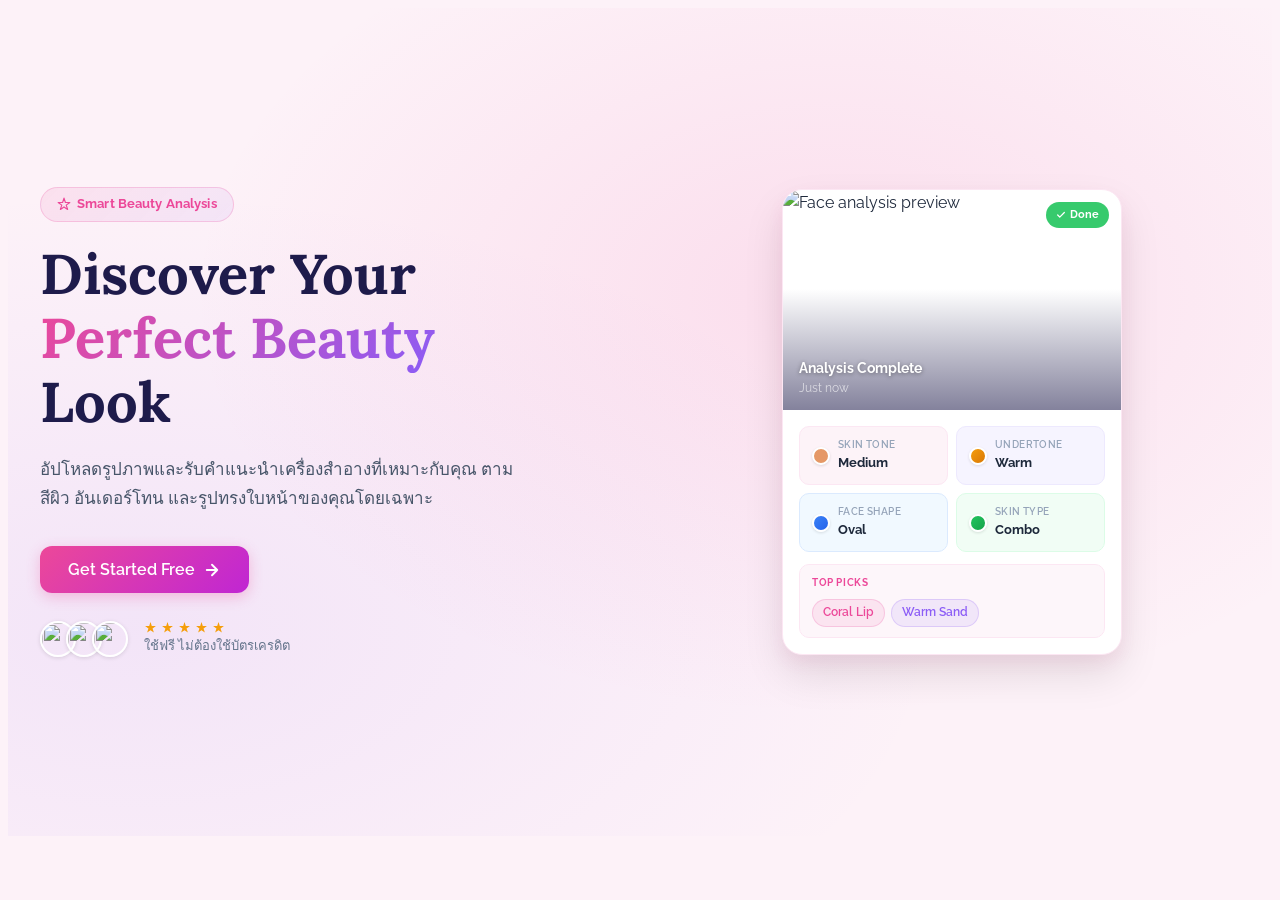
==== index.html @ 46d51b67 "Add files via upload" ====
﻿<!DOCTYPE html>
<html lang="en" data-theme="light">
<head>
  <meta charset="UTF-8" />
  <meta name="viewport" content="width=device-width, initial-scale=1.0" />
  <meta name="description" content="AI-powered beauty advisor that analyzes your face and recommends personalized cosmetics based on your skin tone, undertone, and face shape." />
  <title>BeautyAI — Your Personal Beauty Advisor</title>
  <link href="https://cdn.jsdelivr.net/npm/daisyui@4/dist/full.min.css" rel="stylesheet" />
  <link rel="stylesheet" href="assets/css/custom.css" />
  <script>/* Tailwind CDN - dev only */</script>
  <script src="https://cdn.tailwindcss.com"></script>
  <script src="https://cdn.jsdelivr.net/npm/@supabase/supabase-js@2"></script>
  <style>
    @media (min-width: 1024px) {
      #hero-grid { grid-template-columns: 1fr 1fr !important; }
    }
  </style>
</head>
<body style="background-color:#FDF2F8;">

<div id="navbar-container"></div>

<!-- ── Hero ─────────────────────────────────────────────────── -->
<section style="background:radial-gradient(ellipse at 65% 35%,rgba(236,72,153,0.12) 0%,transparent 55%),radial-gradient(ellipse at 10% 75%,rgba(139,92,246,0.09) 0%,transparent 50%),#FDF2F8;min-height:92vh;display:flex;align-items:center;" aria-label="Hero">
  <div class="page-container" style="width:100%;padding-top:4rem;padding-bottom:4rem;">
    <div id="hero-grid" style="display:grid;grid-template-columns:1fr;gap:3rem;align-items:center;">

      <!-- Left content -->
      <div>
        <div class="beauty-badge" style="margin-bottom:1.25rem;">
          <svg width="14" height="14" viewBox="0 0 24 24" fill="none" stroke="currentColor" stroke-width="2" stroke-linecap="round" stroke-linejoin="round" aria-hidden="true"><path d="M12 2l2.4 7.4H22l-6.2 4.5 2.4 7.4L12 17l-6.2 4.3 2.4-7.4L2 9.4h7.6z"/></svg>
          Smart Beauty Analysis
        </div>

        <h1 style="font-family:'Lora',serif;font-size:clamp(2.25rem,5vw,3.5rem);font-weight:700;line-height:1.15;color:#1e1b4b;margin:0 0 1.25rem;">
          Discover Your<br/>
          <span class="gradient-text">Perfect Beauty</span><br/>
          Look
        </h1>

        <p style="font-family:'Raleway',sans-serif;font-size:1.0625rem;color:#475569;line-height:1.75;margin:0 0 2rem;max-width:480px;">
          อัปโหลดรูปภาพและรับคำแนะนำเครื่องสำอางที่เหมาะกับคุณ ตามสีผิว อันเดอร์โทน และรูปทรงใบหน้าของคุณโดยเฉพาะ
        </p>

        <div style="display:flex;flex-wrap:wrap;gap:0.875rem;align-items:center;">
          <button id="cta-btn" onclick="handleCTA()" class="btn-beauty-primary" style="font-size:1rem;padding:0.875rem 1.75rem;">
            Get Started Free
            <svg width="18" height="18" viewBox="0 0 24 24" fill="none" stroke="currentColor" stroke-width="2.5" stroke-linecap="round" stroke-linejoin="round" aria-hidden="true"><path d="M5 12h14M12 5l7 7-7 7"/></svg>
          </button>
        </div>

        <div style="display:flex;align-items:center;gap:1rem;margin-top:1.75rem;">
          <div style="display:flex;">
            <img src="https://i.pravatar.cc/40?img=47" alt="" aria-hidden="true"
              style="width:2.25rem;height:2.25rem;border-radius:50%;border:2px solid #fff;object-fit:cover;box-shadow:0 1px 4px rgba(0,0,0,0.12);" />
            <img src="https://i.pravatar.cc/40?img=32" alt="" aria-hidden="true"
              style="width:2.25rem;height:2.25rem;border-radius:50%;border:2px solid #fff;object-fit:cover;margin-left:-0.625rem;box-shadow:0 1px 4px rgba(0,0,0,0.12);" />
            <img src="https://i.pravatar.cc/40?img=29" alt="" aria-hidden="true"
              style="width:2.25rem;height:2.25rem;border-radius:50%;border:2px solid #fff;object-fit:cover;margin-left:-0.625rem;box-shadow:0 1px 4px rgba(0,0,0,0.12);" />
          </div>
          <div>
            <div style="display:flex;align-items:center;gap:0.25rem;margin-bottom:0.125rem;">
              <svg width="13" height="13" viewBox="0 0 24 24" fill="#f59e0b" stroke="none" aria-hidden="true"><path d="M12 2l2.4 7.4H22l-6.2 4.5 2.4 7.4L12 17l-6.2 4.3 2.4-7.4L2 9.4h7.6z"/></svg>
              <svg width="13" height="13" viewBox="0 0 24 24" fill="#f59e0b" stroke="none" aria-hidden="true"><path d="M12 2l2.4 7.4H22l-6.2 4.5 2.4 7.4L12 17l-6.2 4.3 2.4-7.4L2 9.4h7.6z"/></svg>
              <svg width="13" height="13" viewBox="0 0 24 24" fill="#f59e0b" stroke="none" aria-hidden="true"><path d="M12 2l2.4 7.4H22l-6.2 4.5 2.4 7.4L12 17l-6.2 4.3 2.4-7.4L2 9.4h7.6z"/></svg>
              <svg width="13" height="13" viewBox="0 0 24 24" fill="#f59e0b" stroke="none" aria-hidden="true"><path d="M12 2l2.4 7.4H22l-6.2 4.5 2.4 7.4L12 17l-6.2 4.3 2.4-7.4L2 9.4h7.6z"/></svg>
              <svg width="13" height="13" viewBox="0 0 24 24" fill="#f59e0b" stroke="none" aria-hidden="true"><path d="M12 2l2.4 7.4H22l-6.2 4.5 2.4 7.4L12 17l-6.2 4.3 2.4-7.4L2 9.4h7.6z"/></svg>
            </div>
            <p style="font-family:'Raleway',sans-serif;font-size:0.8125rem;color:#64748b;margin:0;">ใช้ฟรี ไม่ต้องใช้บัตรเครดิต</p>
          </div>
        </div>
      </div>

      <!-- Right demo card -->
      <div style="display:flex;justify-content:center;" class="animate-float-subtle">
        <div style="background:#fff;border-radius:1.25rem;box-shadow:0 20px 40px rgba(0,0,0,0.10),0 8px 16px rgba(236,72,153,0.07);border:1px solid #fce7f3;width:100%;max-width:340px;overflow:hidden;">
          <div style="position:relative;height:220px;">
            <img src="https://images.unsplash.com/photo-1531746020798-e6953c6e8e04?w=600&q=80&auto=format&fit=crop&crop=face&facepad=3"
              alt="Face analysis preview" style="width:100%;height:100%;object-fit:cover;object-position:center 20%;" />
            <div style="position:absolute;inset:0;background:linear-gradient(to top,rgba(30,27,75,0.55) 0%,transparent 55%);"></div>
            <div style="position:absolute;top:0.75rem;right:0.75rem;background:rgba(34,197,94,0.90);color:#fff;font-family:'Raleway',sans-serif;font-size:0.6875rem;font-weight:700;padding:0.25rem 0.625rem;border-radius:9999px;display:flex;align-items:center;gap:0.25rem;">
              <svg width="10" height="10" viewBox="0 0 24 24" fill="none" stroke="currentColor" stroke-width="3" stroke-linecap="round" stroke-linejoin="round"><polyline points="20 6 9 17 4 12"/></svg> Done
            </div>
            <div style="position:absolute;bottom:0.75rem;left:1rem;">
              <p style="font-family:'Raleway',sans-serif;font-weight:700;font-size:0.875rem;color:#fff;margin:0;text-shadow:0 1px 4px rgba(0,0,0,0.4);">Analysis Complete</p>
              <p style="font-family:'Raleway',sans-serif;font-size:0.75rem;color:rgba(255,255,255,0.65);margin:0;">Just now</p>
            </div>
          </div>
          <div style="padding:1rem;">
            <div style="display:grid;grid-template-columns:1fr 1fr;gap:0.5rem;margin-bottom:0.75rem;">
              <div style="background:rgba(253,242,248,0.9);border-radius:0.625rem;padding:0.625rem 0.75rem;border:1px solid #fce7f3;display:flex;align-items:center;gap:0.5rem;">
                <div style="width:1.125rem;height:1.125rem;border-radius:50%;background:#E59866;border:2px solid #fff;box-shadow:0 1px 3px rgba(0,0,0,0.12);flex-shrink:0;"></div>
                <div><p style="font-family:'Raleway',sans-serif;font-size:0.625rem;color:#94a3b8;margin:0;font-weight:600;text-transform:uppercase;letter-spacing:0.04em;">Skin Tone</p><p style="font-family:'Raleway',sans-serif;font-size:0.8125rem;font-weight:700;color:#1e293b;margin:0;">Medium</p></div>
              </div>
              <div style="background:rgba(245,243,255,0.9);border-radius:0.625rem;padding:0.625rem 0.75rem;border:1px solid #ede9fe;display:flex;align-items:center;gap:0.5rem;">
                <div style="width:1.125rem;height:1.125rem;border-radius:50%;background:linear-gradient(135deg,#f59e0b,#d97706);border:2px solid #fff;box-shadow:0 1px 3px rgba(0,0,0,0.12);flex-shrink:0;"></div>
                <div><p style="font-family:'Raleway',sans-serif;font-size:0.625rem;color:#94a3b8;margin:0;font-weight:600;text-transform:uppercase;letter-spacing:0.04em;">Undertone</p><p style="font-family:'Raleway',sans-serif;font-size:0.8125rem;font-weight:700;color:#1e293b;margin:0;">Warm</p></div>
              </div>
              <div style="background:rgba(240,249,255,0.9);border-radius:0.625rem;padding:0.625rem 0.75rem;border:1px solid #dbeafe;display:flex;align-items:center;gap:0.5rem;">
                <div style="width:1.125rem;height:1.125rem;border-radius:50%;background:linear-gradient(135deg,#3b82f6,#2563eb);border:2px solid #fff;box-shadow:0 1px 3px rgba(0,0,0,0.12);flex-shrink:0;"></div>
                <div><p style="font-family:'Raleway',sans-serif;font-size:0.625rem;color:#94a3b8;margin:0;font-weight:600;text-transform:uppercase;letter-spacing:0.04em;">Face Shape</p><p style="font-family:'Raleway',sans-serif;font-size:0.8125rem;font-weight:700;color:#1e293b;margin:0;">Oval</p></div>
              </div>
              <div style="background:rgba(240,253,244,0.9);border-radius:0.625rem;padding:0.625rem 0.75rem;border:1px solid #dcfce7;display:flex;align-items:center;gap:0.5rem;">
                <div style="width:1.125rem;height:1.125rem;border-radius:50%;background:linear-gradient(135deg,#22c55e,#16a34a);border:2px solid #fff;box-shadow:0 1px 3px rgba(0,0,0,0.12);flex-shrink:0;"></div>
                <div><p style="font-family:'Raleway',sans-serif;font-size:0.625rem;color:#94a3b8;margin:0;font-weight:600;text-transform:uppercase;letter-spacing:0.04em;">Skin Type</p><p style="font-family:'Raleway',sans-serif;font-size:0.8125rem;font-weight:700;color:#1e293b;margin:0;">Combo</p></div>
              </div>
            </div>
            <div style="background:rgba(253,242,248,0.7);border-radius:0.625rem;padding:0.625rem 0.75rem;border:1px solid #fce7f3;">
              <p style="font-family:'Raleway',sans-serif;font-size:0.625rem;font-weight:700;color:#EC4899;margin:0 0 0.5rem;text-transform:uppercase;letter-spacing:0.06em;">Top Picks</p>
              <div style="display:flex;gap:0.375rem;flex-wrap:wrap;">
                <span style="background:rgba(236,72,153,0.10);color:#EC4899;font-family:'Raleway',sans-serif;font-size:0.75rem;font-weight:600;padding:0.2rem 0.625rem;border-radius:9999px;border:1px solid rgba(236,72,153,0.20);">Coral Lip</span>
                <span style="background:rgba(139,92,246,0.10);color:#8B5CF6;font-family:'Raleway',sans-serif;font-size:0.75rem;font-weight:600;padding:0.2rem 0.625rem;border-radius:9999px;border:1px solid rgba(139,92,246,0.20);">Warm Sand</span>
              </div>
            </div>
          </div>
        </div>
      </div>

    </div>
  </div>
</section>

<div id="toast-container" class="toast toast-top toast-end z-[9999] gap-2"></div>

<script type="module">
  import { initNavbar } from './components/navbar.js';
  import { supabaseClient } from './js/supabase.js';

  const savedTheme = localStorage.getItem('theme') || 'light';
  document.documentElement.setAttribute('data-theme', savedTheme);
  initNavbar();

  // Check session once on load — update CTA button href silently
  supabaseClient.auth.getSession().then(({ data: { session } }) => {
    if (session) {
      const btn = document.getElementById('cta-btn');
      if (btn) btn.setAttribute('data-authed', '1');
    }
  });

  window.handleCTA = function() {
    const btn = document.getElementById('cta-btn');
    if (btn && btn.getAttribute('data-authed') === '1') {
      window.location.href = 'dashboard.html';
    } else {
      window.location.href = 'register.html';
    }
  };
</script>
</body>
</html>
---- assets/css/custom.css ----
/* ============================================================
   BeautyAI — Design System CSS  v2
   Style: Soft UI Evolution | Primary: #EC4899 | CTA: #8B5CF6
   Fonts: Lora (headings) + Raleway (body)
   ============================================================ */

@import url('https://fonts.googleapis.com/css2?family=Lora:ital,wght@0,400;0,500;0,600;0,700;1,400&family=Raleway:wght@300;400;500;600;700&display=swap');

/* ── CSS Design Tokens ────────────────────────────────────── */
:root {
  --color-primary:    #EC4899;
  --color-primary-50: #fdf2f8;
  --color-primary-100:#fce7f3;
  --color-primary-200:#fbcfe8;
  --color-secondary:  #F9A8D4;
  --color-cta:        #8B5CF6;
  --color-cta-dark:   #7c3aed;
  --color-background: #FDF2F8;
  --color-surface:    #FFFFFF;
  --color-border:     #fce7f3;
  --color-border-mid: #e2e8f0;
  --color-text:       #1e293b;
  --color-text-muted: #64748b;
  --color-text-faint: #94a3b8;

  --space-xs:  0.25rem;
  --space-sm:  0.5rem;
  --space-md:  1rem;
  --space-lg:  1.5rem;
  --space-xl:  2rem;
  --space-2xl: 3rem;
  --space-3xl: 4rem;

  --shadow-xs:  0 1px 2px rgba(0,0,0,0.04);
  --shadow-sm:  0 1px 3px rgba(0,0,0,0.06), 0 1px 2px rgba(0,0,0,0.04);
  --shadow-md:  0 4px 8px rgba(0,0,0,0.06), 0 2px 4px rgba(236,72,153,0.05);
  --shadow-lg:  0 10px 24px rgba(0,0,0,0.08), 0 4px 8px rgba(236,72,153,0.06);
  --shadow-xl:  0 20px 40px rgba(0,0,0,0.10), 0 8px 16px rgba(236,72,153,0.07);
  --shadow-pink: 0 4px 14px rgba(236,72,153,0.30);
  --shadow-pink-lg: 0 8px 24px rgba(236,72,153,0.40);
  --shadow-violet: 0 4px 14px rgba(139,92,246,0.30);

  --radius-xs:  0.375rem;
  --radius-sm:  0.5rem;
  --radius-md:  0.75rem;
  --radius-lg:  1rem;
  --radius-xl:  1.25rem;
  --radius-2xl: 1.5rem;
  --radius-full: 9999px;

  --transition-fast:   150ms ease;
  --transition-base:   200ms ease;
  --transition-slow:   300ms ease;

  scroll-behavior: smooth;
}

/* ── Reset & Base ─────────────────────────────────────────── */
*, *::before, *::after { box-sizing: border-box; }

body {
  font-family: 'Raleway', system-ui, sans-serif;
  font-weight: 400;
  -webkit-font-smoothing: antialiased;
  -moz-osx-font-smoothing: grayscale;
  color: var(--color-text);
  background-color: var(--color-background);
  line-height: 1.6;
}

h1, h2, h3, h4, h5, h6, .font-heading {
  font-family: 'Lora', Georgia, serif;
  font-weight: 600;
  color: #1e1b4b;
  line-height: 1.3;
}

/* ── DaisyUI theme overrides ──────────────────────────────── */
[data-theme] {
  --p:  330 81% 60%;
  --pf: 330 81% 50%;
  --pc: 0 0% 100%;
  --s:  338 77% 82%;
  --sf: 338 77% 72%;
  --sc: 330 81% 20%;
  --a:  262 83% 65%;
  --af: 262 83% 55%;
  --ac: 0 0% 100%;
  --b1: 330 100% 98%;
  --b2: 330 60% 96%;
  --b3: 330 40% 92%;
  --bc: 330 70% 15%;
  --rounded-box: var(--radius-lg);
  --rounded-btn: var(--radius-md);
}

/* ── Layout ───────────────────────────────────────────────── */
.page-container {
  max-width: 1280px;
  margin: 0 auto;
  padding: 0 1rem;
}
@media (min-width: 640px)  { .page-container { padding: 0 1.5rem; } }
@media (min-width: 1024px) { .page-container { padding: 0 2rem; } }

/* ── Gradients ────────────────────────────────────────────── */
.gradient-primary { background: linear-gradient(135deg, var(--color-primary) 0%, #c026d3 50%, var(--color-cta) 100%); }
.gradient-beauty  { background: linear-gradient(135deg, #EC4899 0%, #c026d3 50%, #8B5CF6 100%) !important; color:#fff!important; border:none!important; }
.gradient-soft    { background: linear-gradient(135deg, #fdf2f8 0%, #f5f3ff 100%); }
.gradient-text    { background: linear-gradient(135deg, var(--color-primary), var(--color-cta)); -webkit-background-clip:text; -webkit-text-fill-color:transparent; background-clip:text; }
.gradient-pink-soft { background: linear-gradient(135deg, rgba(236,72,153,0.08) 0%, rgba(139,92,246,0.06) 100%); }

/* ── Navbar ───────────────────────────────────────────────── */
.navbar-beautyai {
  background: rgba(253,242,248,0.90);
  backdrop-filter: blur(20px);
  -webkit-backdrop-filter: blur(20px);
  border-bottom: 1px solid var(--color-border);
  position: sticky;
  top: 0;
  z-index: 50;
  transition: box-shadow var(--transition-base);
}
.navbar-beautyai.scrolled { box-shadow: var(--shadow-md); }

/* ── Buttons ──────────────────────────────────────────────── */
.btn-beauty-primary {
  background: linear-gradient(135deg, var(--color-primary), #c026d3);
  color: #fff;
  padding: 0.75rem 1.5rem;
  border-radius: var(--radius-md);
  font-family: 'Raleway', sans-serif;
  font-weight: 600;
  font-size: 0.9375rem;
  border: none;
  cursor: pointer;
  transition: opacity var(--transition-base), transform var(--transition-base), box-shadow var(--transition-base);
  box-shadow: var(--shadow-pink);
  display: inline-flex;
  align-items: center;
  justify-content: center;
  gap: 0.5rem;
  text-decoration: none;
  white-space: nowrap;
}
.btn-beauty-primary:hover  { opacity: 0.92; transform: translateY(-1px); box-shadow: var(--shadow-pink-lg); }
.btn-beauty-primary:active { transform: translateY(0); opacity: 1; }
.btn-beauty-primary:focus-visible { outline: 2px solid var(--color-primary); outline-offset: 2px; }

.btn-beauty-cta {
  background: linear-gradient(135deg, var(--color-cta), var(--color-cta-dark));
  color: #fff;
  box-shadow: var(--shadow-violet);
}
.btn-beauty-cta:hover { box-shadow: 0 8px 24px rgba(139,92,246,0.4); }

.btn-beauty-outline {
  background: transparent;
  color: var(--color-primary);
  border: 2px solid var(--color-primary);
  padding: 0.6875rem 1.5rem;
  border-radius: var(--radius-md);
  font-family: 'Raleway', sans-serif;
  font-weight: 600;
  font-size: 0.9375rem;
  cursor: pointer;
  transition: all var(--transition-base);
  display: inline-flex;
  align-items: center;
  justify-content: center;
  gap: 0.5rem;
  text-decoration: none;
}
.btn-beauty-outline:hover { background: var(--color-primary); color: #fff; }
.btn-beauty-outline:focus-visible { outline: 2px solid var(--color-primary); outline-offset: 2px; }

.btn-beauty-ghost {
  background: transparent;
  color: var(--color-text-muted);
  border: 1.5px solid var(--color-border-mid);
  padding: 0.6875rem 1.5rem;
  border-radius: var(--radius-md);
  font-family: 'Raleway', sans-serif;
  font-weight: 600;
  font-size: 0.9375rem;
  cursor: pointer;
  transition: all var(--transition-base);
  display: inline-flex;
  align-items: center;
  justify-content: center;
  gap: 0.5rem;
  text-decoration: none;
}
.btn-beauty-ghost:hover { border-color: var(--color-primary); color: var(--color-primary); background: var(--color-primary-50); }

/* ── Cards ────────────────────────────────────────────────── */
.card-beauty {
  background: #fff;
  border-radius: var(--radius-xl);
  padding: var(--space-lg);
  box-shadow: var(--shadow-md);
  border: 1px solid var(--color-border);
  transition: box-shadow var(--transition-base), transform var(--transition-base);
}

.card-beauty-hover:hover { box-shadow: var(--shadow-lg); transform: translateY(-2px); }

.card-soft {
  background: linear-gradient(135deg, rgba(253,242,248,0.85), rgba(245,243,255,0.85));
  border: 1px solid rgba(236,72,153,0.12);
  border-radius: var(--radius-xl);
  box-shadow: var(--shadow-xs);
}

.card-stat {
  background: #fff;
  border-radius: var(--radius-xl);
  padding: 1.25rem;
  border: 1px solid var(--color-border);
  box-shadow: var(--shadow-sm);
  transition: box-shadow var(--transition-base), transform var(--transition-base);
}
.card-stat:hover { box-shadow: var(--shadow-md); transform: translateY(-1px); }

/* ── Auth split layout ────────────────────────────────────── */
.auth-layout {
  min-height: 100vh;
  display: grid;
  grid-template-columns: 1fr;
}
@media (min-width: 1024px) {
  .auth-layout { grid-template-columns: 1fr 1fr; }
}

.auth-panel-left {
  display: none;
  background: linear-gradient(145deg, #1e1b4b 0%, #3b0764 40%, #831843 100%);
  position: relative;
  overflow: hidden;
  padding: 3rem;
  flex-direction: column;
  justify-content: center;
  align-items: flex-start;
}
@media (min-width: 1024px) { .auth-panel-left { display: flex; } }

.auth-panel-right {
  display: flex;
  flex-direction: column;
  justify-content: center;
  align-items: center;
  padding: 2rem 1rem;
  background: #fff;
  min-height: 100vh;
}
@media (min-width: 640px) { .auth-panel-right { padding: 2.5rem 2rem; } }

.auth-card {
  width: 100%;
  max-width: 420px;
}

/* ── Form elements ────────────────────────────────────────── */
.input-beauty {
  width: 100%;
  padding: 0.75rem 1rem;
  border: 1.5px solid var(--color-border-mid);
  border-radius: var(--radius-md);
  font-family: 'Raleway', sans-serif;
  font-size: 0.9375rem;
  color: var(--color-text);
  background: #fff;
  transition: border-color var(--transition-base), box-shadow var(--transition-base);
  outline: none;
  line-height: 1.5;
}
.input-beauty[type="password"] {
  letter-spacing: 0.2em;
  font-family: Verdana, sans-serif;
}
.input-beauty::placeholder { color: var(--color-text-faint); }
.input-beauty:hover:not(:focus) { border-color: #cbd5e1; }
.input-beauty:focus { border-color: var(--color-primary); box-shadow: 0 0 0 3px rgba(236,72,153,0.12); }
.input-beauty:focus-visible { outline: none; }
.input-beauty.error { border-color: #ef4444; box-shadow: 0 0 0 3px rgba(239,68,68,0.10); }
.input-beauty:disabled { background: #f8fafc; color: var(--color-text-faint); cursor: not-allowed; }

.label-beauty {
  display: block;
  font-family: 'Raleway', sans-serif;
  font-size: 0.875rem;
  font-weight: 600;
  color: #334155;
  margin-bottom: 0.375rem;
}

.field-error {
  font-family: 'Raleway', sans-serif;
  font-size: 0.75rem;
  color: #ef4444;
  margin-top: 0.375rem;
  display: flex;
  align-items: center;
  gap: 0.25rem;
}

/* ── Upload zone ──────────────────────────────────────────── */
.upload-zone {
  border: 2px dashed var(--color-secondary);
  border-radius: var(--radius-2xl);
  cursor: pointer;
  transition: all var(--transition-base);
  background: rgba(253,242,248,0.5);
  outline: none;
}
.upload-zone:hover, .upload-zone:focus-visible { border-color: var(--color-primary); background: rgba(236,72,153,0.04); }
.upload-zone.drag-over { border-color: var(--color-primary); background: rgba(236,72,153,0.07); box-shadow: 0 0 0 4px rgba(236,72,153,0.10); }

/* ── Analysis steps ───────────────────────────────────────── */
.analysis-step {
  display: flex;
  align-items: center;
  gap: 0.875rem;
  padding: 0.75rem 1rem;
  border-radius: var(--radius-md);
  transition: all var(--transition-slow);
  opacity: 0.35;
  border-left: 3px solid transparent;
  background: transparent;
}
.analysis-step[data-status="active"] { opacity: 1; background: rgba(236,72,153,0.06); border-left-color: var(--color-primary); }
.analysis-step[data-status="done"]   { opacity: 1; background: rgba(34,197,94,0.05); border-left-color: #22c55e; }
.analysis-step[data-status="error"]  { opacity: 1; background: rgba(239,68,68,0.05); border-left-color: #ef4444; }

/* ── Beauty badge ─────────────────────────────────────────── */
.beauty-badge {
  background: linear-gradient(135deg, rgba(236,72,153,0.10), rgba(139,92,246,0.08));
  color: var(--color-primary);
  border: 1px solid rgba(236,72,153,0.22);
  padding: 0.375rem 1rem;
  border-radius: var(--radius-full);
  font-family: 'Raleway', sans-serif;
  font-size: 0.8125rem;
  font-weight: 700;
  display: inline-flex;
  align-items: center;
  gap: 0.375rem;
  letter-spacing: 0.01em;
}

/* ── Sidebar ──────────────────────────────────────────────── */
.sidebar-link {
  display: flex;
  align-items: center;
  gap: 0.75rem;
  padding: 0.625rem 0.875rem;
  border-radius: var(--radius-md);
  font-family: 'Raleway', sans-serif;
  font-size: 0.875rem;
  font-weight: 500;
  color: #475569;
  cursor: pointer;
  transition: all var(--transition-base);
  text-decoration: none;
  border-left: 3px solid transparent;
}
.sidebar-link:hover { background: rgba(236,72,153,0.07); color: var(--color-primary); }
.sidebar-link.active { background: rgba(236,72,153,0.10); color: var(--color-primary); font-weight: 700; border-left-color: var(--color-primary); }

/* ── Feature icon containers ──────────────────────────────── */
.feature-icon {
  width: 3rem;
  height: 3rem;
  border-radius: var(--radius-md);
  display: flex;
  align-items: center;
  justify-content: center;
  flex-shrink: 0;
}

/* ── Swatches ─────────────────────────────────────────────── */
.skin-swatch {
  width: 2.5rem;
  height: 2.5rem;
  border-radius: 50%;
  border: 3px solid #fff;
  box-shadow: var(--shadow-md);
  cursor: pointer;
  transition: transform var(--transition-base), box-shadow var(--transition-base);
}
.skin-swatch:hover { transform: scale(1.1); }
.skin-swatch.selected { box-shadow: 0 0 0 3px var(--color-primary), var(--shadow-md); }

.color-swatch {
  width: 2rem;
  height: 2rem;
  border-radius: 50%;
  border: 2px solid #fff;
  box-shadow: var(--shadow-sm);
  cursor: pointer;
  transition: transform var(--transition-base);
  position: relative;
}
.color-swatch:hover { transform: scale(1.18); z-index: 10; }

/* ── Progress bar ─────────────────────────────────────────── */
.progress-beauty {
  height: 5px;
  border-radius: var(--radius-full);
  background: var(--color-primary-100);
  overflow: hidden;
}
.progress-beauty-bar {
  height: 100%;
  background: linear-gradient(90deg, var(--color-primary), var(--color-cta));
  border-radius: var(--radius-full);
  transition: width var(--transition-slow);
}

/* ── Toast ────────────────────────────────────────────────── */
#toast-container {
  position: fixed;
  top: 1rem;
  right: 1rem;
  z-index: 9999;
  display: flex;
  flex-direction: column;
  gap: 0.5rem;
  pointer-events: none;
  max-width: 22rem;
  width: calc(100vw - 2rem);
}
.toast-item {
  pointer-events: all;
  background: #fff;
  border-radius: var(--radius-md);
  padding: 0.875rem 1rem;
  display: flex;
  align-items: flex-start;
  gap: 0.625rem;
  box-shadow: var(--shadow-lg);
  border-left: 4px solid;
  opacity: 0;
  transform: translateX(0.75rem);
  transition: opacity var(--transition-slow), transform var(--transition-slow);
  font-family: 'Raleway', sans-serif;
  font-size: 0.875rem;
  color: var(--color-text);
  line-height: 1.5;
}
.toast-item.show { opacity: 1; transform: translateX(0); }
.toast-item.hide { opacity: 0; transform: translateX(0.75rem); }
.toast-success { border-left-color: #22c55e; }
.toast-error   { border-left-color: #ef4444; }
.toast-warning { border-left-color: #f59e0b; }
.toast-info    { border-left-color: #3b82f6; }

/* ── Skeleton ─────────────────────────────────────────────── */
.skeleton-beauty {
  background: linear-gradient(90deg, #fce7f3 25%, #fbcfe8 50%, #fce7f3 75%);
  background-size: 200% 100%;
  animation: shimmer 1.6s infinite;
  border-radius: var(--radius-md);
}
@keyframes shimmer { 0%{background-position:-200% 0} 100%{background-position:200% 0} }

/* ── Step spinner ─────────────────────────────────────────── */
.step-spinner {
  width: 1rem;
  height: 1rem;
  border: 2px solid rgba(236,72,153,0.2);
  border-top-color: var(--color-primary);
  border-radius: 50%;
  animation: spin 0.75s linear infinite;
  flex-shrink: 0;
}
@keyframes spin { to { transform: rotate(360deg); } }

/* ── Result cards ─────────────────────────────────────────── */
.result-card {
  animation: slideUpFade 0.4s ease forwards;
  opacity: 0;
}
.result-card:nth-child(1) { animation-delay: 0ms;   }
.result-card:nth-child(2) { animation-delay: 80ms;  }
.result-card:nth-child(3) { animation-delay: 160ms; }
.result-card:nth-child(4) { animation-delay: 240ms; }
.result-card:nth-child(5) { animation-delay: 320ms; }
@keyframes slideUpFade { from{opacity:0;transform:translateY(12px)} to{opacity:1;transform:translateY(0)} }

/* ── Float animation (hero only) ─────────────────────────── */
@keyframes floatSubtle { 0%,100%{transform:translateY(0)} 50%{transform:translateY(-6px)} }
.animate-float-subtle { animation: floatSubtle 4s ease-in-out infinite; }

/* ── Section backgrounds ──────────────────────────────────── */
.section-light  { background: #fff; }
.section-soft   { background: var(--color-background); }
.section-tinted { background: linear-gradient(135deg, rgba(253,242,248,0.7), rgba(245,243,255,0.7)); }

/* ── Password strength ────────────────────────────────────── */
.strength-bar {
  height: 4px;
  border-radius: 2px;
  transition: background-color var(--transition-slow);
}

/* ── Divider ──────────────────────────────────────────────── */
.divider-beauty {
  display: flex;
  align-items: center;
  gap: 0.75rem;
  margin: 1.25rem 0;
  color: var(--color-text-faint);
  font-family: 'Raleway', sans-serif;
  font-size: 0.8125rem;
}
.divider-beauty::before, .divider-beauty::after {
  content: '';
  flex: 1;
  height: 1px;
  background: var(--color-border-mid);
}

/* ── Pill tabs ────────────────────────────────────────────── */
.tab-pill {
  padding: 0.5rem 1.25rem;
  border-radius: var(--radius-full);
  font-family: 'Raleway', sans-serif;
  font-size: 0.875rem;
  font-weight: 600;
  cursor: pointer;
  transition: all var(--transition-base);
  border: none;
  background: transparent;
  color: var(--color-text-muted);
}
.tab-pill:hover { color: var(--color-primary); background: var(--color-primary-50); }
.tab-pill.active { background: var(--color-primary); color: #fff; box-shadow: var(--shadow-pink); }

/* ── Scrollbar ────────────────────────────────────────────── */
::-webkit-scrollbar            { width: 5px; height: 5px; }
::-webkit-scrollbar-track      { background: transparent; }
::-webkit-scrollbar-thumb      { background: var(--color-secondary); border-radius: 3px; }
::-webkit-scrollbar-thumb:hover{ background: var(--color-primary); }

/* ── Hero grid responsive ─────────────────────────────────── */
#hero-grid {
  grid-template-columns: 1fr;
}
@media (min-width: 1024px) {
  #hero-grid {
    grid-template-columns: 1fr 1fr;
  }
}

/* ── How it works grid ────────────────────────────────────── */
#how-grid {
  grid-template-columns: 1fr;
}
@media (min-width: 640px) {
  #how-grid {
    grid-template-columns: repeat(3, 1fr);
  }
}

/* ── Reduced motion ───────────────────────────────────────── */
@media (prefers-reduced-motion: reduce) {
  *, ::before, ::after {
    animation-duration: 0.01ms !important;
    animation-iteration-count: 1 !important;
    transition-duration: 0.01ms !important;
    scroll-behavior: auto !important;
  }
  .animate-float-subtle { animation: none; }
  .step-spinner { animation: none; border-top-color: var(--color-primary); }
}

/* ── Print ────────────────────────────────────────────────── */
@media print {
  .no-print { display: none !important; }
  body { background: #fff !important; }
  .card-beauty { box-shadow: none !important; border: 1px solid #e2e8f0 !important; }
}
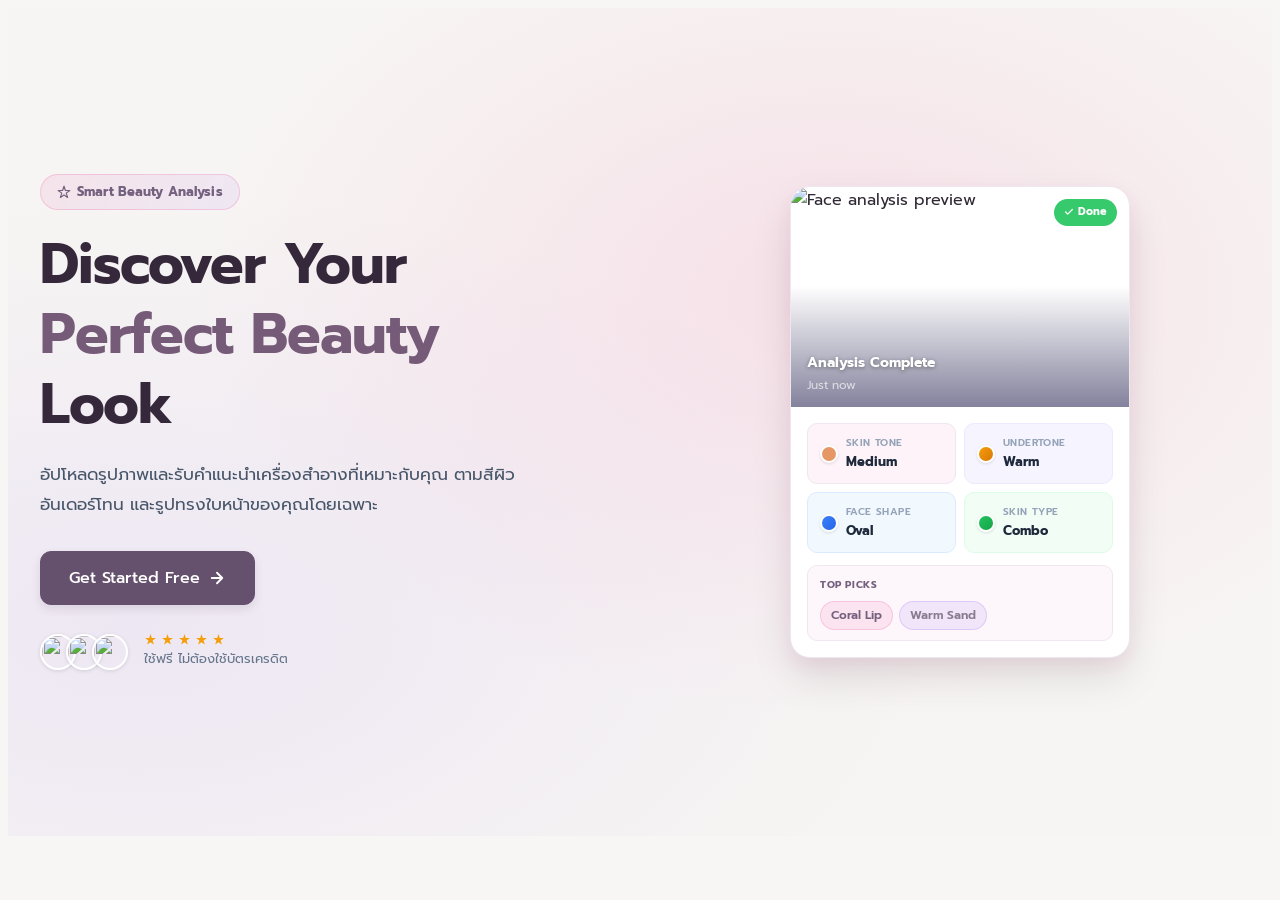
==== commit 3cd57f72: "Add files via upload" ====
--- a/index.html
+++ b/index.html
@@ -1,4 +1,4 @@
-﻿<!DOCTYPE html>
+<!DOCTYPE html>
 <html lang="en" data-theme="light">
 <head>
   <meta charset="UTF-8" />
@@ -16,12 +16,12 @@
     }
   </style>
 </head>
-<body style="background-color:#FDF2F8;">
+<body style="background-color:#f7f5f3;">
 
 <div id="navbar-container"></div>
 
 <!-- ── Hero ─────────────────────────────────────────────────── -->
-<section style="background:radial-gradient(ellipse at 65% 35%,rgba(236,72,153,0.12) 0%,transparent 55%),radial-gradient(ellipse at 10% 75%,rgba(139,92,246,0.09) 0%,transparent 50%),#FDF2F8;min-height:92vh;display:flex;align-items:center;" aria-label="Hero">
+<section style="background:radial-gradient(ellipse at 65% 35%,rgba(236,72,153,0.12) 0%,transparent 55%),radial-gradient(ellipse at 10% 75%,rgba(139,92,246,0.09) 0%,transparent 50%),#f7f5f3;min-height:92vh;display:flex;align-items:center;" aria-label="Hero">
   <div class="page-container" style="width:100%;padding-top:4rem;padding-bottom:4rem;">
     <div id="hero-grid" style="display:grid;grid-template-columns:1fr;gap:3rem;align-items:center;">
 
@@ -73,7 +73,7 @@
 
       <!-- Right demo card -->
       <div style="display:flex;justify-content:center;" class="animate-float-subtle">
-        <div style="background:#fff;border-radius:1.25rem;box-shadow:0 20px 40px rgba(0,0,0,0.10),0 8px 16px rgba(236,72,153,0.07);border:1px solid #fce7f3;width:100%;max-width:340px;overflow:hidden;">
+        <div style="background:#fff;border-radius:1.25rem;box-shadow:0 20px 40px rgba(0,0,0,0.10),0 8px 16px rgba(236,72,153,0.07);border:1px solid #eee7f0;width:100%;max-width:340px;overflow:hidden;">
           <div style="position:relative;height:220px;">
             <img src="https://images.unsplash.com/photo-1531746020798-e6953c6e8e04?w=600&q=80&auto=format&fit=crop&crop=face&facepad=3"
               alt="Face analysis preview" style="width:100%;height:100%;object-fit:cover;object-position:center 20%;" />
@@ -88,7 +88,7 @@
           </div>
           <div style="padding:1rem;">
             <div style="display:grid;grid-template-columns:1fr 1fr;gap:0.5rem;margin-bottom:0.75rem;">
-              <div style="background:rgba(253,242,248,0.9);border-radius:0.625rem;padding:0.625rem 0.75rem;border:1px solid #fce7f3;display:flex;align-items:center;gap:0.5rem;">
+              <div style="background:rgba(253,242,248,0.9);border-radius:0.625rem;padding:0.625rem 0.75rem;border:1px solid #eee7f0;display:flex;align-items:center;gap:0.5rem;">
                 <div style="width:1.125rem;height:1.125rem;border-radius:50%;background:#E59866;border:2px solid #fff;box-shadow:0 1px 3px rgba(0,0,0,0.12);flex-shrink:0;"></div>
                 <div><p style="font-family:'Raleway',sans-serif;font-size:0.625rem;color:#94a3b8;margin:0;font-weight:600;text-transform:uppercase;letter-spacing:0.04em;">Skin Tone</p><p style="font-family:'Raleway',sans-serif;font-size:0.8125rem;font-weight:700;color:#1e293b;margin:0;">Medium</p></div>
               </div>
@@ -105,11 +105,11 @@
                 <div><p style="font-family:'Raleway',sans-serif;font-size:0.625rem;color:#94a3b8;margin:0;font-weight:600;text-transform:uppercase;letter-spacing:0.04em;">Skin Type</p><p style="font-family:'Raleway',sans-serif;font-size:0.8125rem;font-weight:700;color:#1e293b;margin:0;">Combo</p></div>
               </div>
             </div>
-            <div style="background:rgba(253,242,248,0.7);border-radius:0.625rem;padding:0.625rem 0.75rem;border:1px solid #fce7f3;">
-              <p style="font-family:'Raleway',sans-serif;font-size:0.625rem;font-weight:700;color:#EC4899;margin:0 0 0.5rem;text-transform:uppercase;letter-spacing:0.06em;">Top Picks</p>
+            <div style="background:rgba(253,242,248,0.7);border-radius:0.625rem;padding:0.625rem 0.75rem;border:1px solid #eee7f0;">
+              <p style="font-family:'Raleway',sans-serif;font-size:0.625rem;font-weight:700;color:#75617f;margin:0 0 0.5rem;text-transform:uppercase;letter-spacing:0.06em;">Top Picks</p>
               <div style="display:flex;gap:0.375rem;flex-wrap:wrap;">
-                <span style="background:rgba(236,72,153,0.10);color:#EC4899;font-family:'Raleway',sans-serif;font-size:0.75rem;font-weight:600;padding:0.2rem 0.625rem;border-radius:9999px;border:1px solid rgba(236,72,153,0.20);">Coral Lip</span>
-                <span style="background:rgba(139,92,246,0.10);color:#8B5CF6;font-family:'Raleway',sans-serif;font-size:0.75rem;font-weight:600;padding:0.2rem 0.625rem;border-radius:9999px;border:1px solid rgba(139,92,246,0.20);">Warm Sand</span>
+                <span style="background:rgba(236,72,153,0.10);color:#75617f;font-family:'Raleway',sans-serif;font-size:0.75rem;font-weight:600;padding:0.2rem 0.625rem;border-radius:9999px;border:1px solid rgba(236,72,153,0.20);">Coral Lip</span>
+                <span style="background:rgba(139,92,246,0.10);color:#8a7a91;font-family:'Raleway',sans-serif;font-size:0.75rem;font-weight:600;padding:0.2rem 0.625rem;border-radius:9999px;border:1px solid rgba(139,92,246,0.20);">Warm Sand</span>
               </div>
             </div>
           </div>
--- a/assets/css/custom.css
+++ b/assets/css/custom.css
@@ -1,23 +1,23 @@
 /* ============================================================
    BeautyAI — Design System CSS  v2
-   Style: Soft UI Evolution | Primary: #EC4899 | CTA: #8B5CF6
-   Fonts: Lora (headings) + Raleway (body)
+   Style: Soft UI Evolution | Primary: #75617f | CTA: #8a7a91
+   Fonts: Prompt (entire website)
    ============================================================ */
 
-@import url('https://fonts.googleapis.com/css2?family=Lora:ital,wght@0,400;0,500;0,600;0,700;1,400&family=Raleway:wght@300;400;500;600;700&display=swap');
+@import url('https://fonts.googleapis.com/css2?family=Prompt:wght@300;400;500;600;700&display=swap');
 
 /* ── CSS Design Tokens ────────────────────────────────────── */
 :root {
-  --color-primary:    #EC4899;
-  --color-primary-50: #fdf2f8;
-  --color-primary-100:#fce7f3;
-  --color-primary-200:#fbcfe8;
-  --color-secondary:  #F9A8D4;
-  --color-cta:        #8B5CF6;
+  --color-primary:    #75617f;
+  --color-primary-50: #f7f5f3;
+  --color-primary-100:#eee7f0;
+  --color-primary-200:#dfd2e3;
+  --color-secondary:  #b7a5bf;
+  --color-cta:        #8a7a91;
   --color-cta-dark:   #7c3aed;
-  --color-background: #FDF2F8;
+  --color-background: #f7f5f3;
   --color-surface:    #FFFFFF;
-  --color-border:     #fce7f3;
+  --color-border:     #eee7f0;
   --color-border-mid: #e2e8f0;
   --color-text:       #1e293b;
   --color-text-muted: #64748b;
@@ -104,9 +104,9 @@
 @media (min-width: 1024px) { .page-container { padding: 0 2rem; } }
 
 /* ── Gradients ────────────────────────────────────────────── */
-.gradient-primary { background: linear-gradient(135deg, var(--color-primary) 0%, #c026d3 50%, var(--color-cta) 100%); }
-.gradient-beauty  { background: linear-gradient(135deg, #EC4899 0%, #c026d3 50%, #8B5CF6 100%) !important; color:#fff!important; border:none!important; }
-.gradient-soft    { background: linear-gradient(135deg, #fdf2f8 0%, #f5f3ff 100%); }
+.gradient-primary { background: linear-gradient(135deg, var(--color-primary) 0%, #8a7a91 50%, var(--color-cta) 100%); }
+.gradient-beauty  { background: linear-gradient(135deg, #75617f 0%, #8a7a91 50%, #8a7a91 100%) !important; color:#fff!important; border:none!important; }
+.gradient-soft    { background: linear-gradient(135deg, #f7f5f3 0%, #f5f3ff 100%); }
 .gradient-text    { background: linear-gradient(135deg, var(--color-primary), var(--color-cta)); -webkit-background-clip:text; -webkit-text-fill-color:transparent; background-clip:text; }
 .gradient-pink-soft { background: linear-gradient(135deg, rgba(236,72,153,0.08) 0%, rgba(139,92,246,0.06) 100%); }
 
@@ -125,7 +125,7 @@
 
 /* ── Buttons ──────────────────────────────────────────────── */
 .btn-beauty-primary {
-  background: linear-gradient(135deg, var(--color-primary), #c026d3);
+  background: linear-gradient(135deg, var(--color-primary), #8a7a91);
   color: #fff;
   padding: 0.75rem 1.5rem;
   border-radius: var(--radius-md);
@@ -457,7 +457,7 @@
 
 /* ── Skeleton ─────────────────────────────────────────────── */
 .skeleton-beauty {
-  background: linear-gradient(90deg, #fce7f3 25%, #fbcfe8 50%, #fce7f3 75%);
+  background: linear-gradient(90deg, #eee7f0 25%, #dfd2e3 50%, #eee7f0 75%);
   background-size: 200% 100%;
   animation: shimmer 1.6s infinite;
   border-radius: var(--radius-md);
@@ -581,3 +581,212 @@
   body { background: #fff !important; }
   .card-beauty { box-shadow: none !important; border: 1px solid #e2e8f0 !important; }
 }
+
+
+/* =========================================================
+   BeautyAI Professional Editorial Refresh — actual overrides
+   Palette: ivory / muted plum / warm grey
+   ========================================================= */
+:root {
+ --color-primary:#75617f !important;
+ --color-primary-50:#f7f4f7 !important;
+ --color-primary-100:#eee7f0 !important;
+ --color-primary-200:#dfd2e3 !important;
+ --color-secondary:#b7a5bf !important;
+ --color-cta:#75617f !important;
+ --color-cta-dark:#5d4b66 !important;
+ --color-background:#f7f5f3 !important;
+ --color-surface:#ffffff !important;
+ --color-border:#e9e2e9 !important;
+ --color-border-mid:#ded8df !important;
+ --color-text:#29252c !important;
+ --color-text-muted:#77717b !important;
+ --color-text-faint:#9b949e !important;
+ --shadow-pink:0 5px 16px rgba(80,61,88,.13) !important;
+ --shadow-pink-lg:0 8px 22px rgba(80,61,88,.18) !important;
+}
+html, body { background:#f7f5f3 !important; color:#29252c !important; }
+body { font-family:'Raleway',Arial,sans-serif !important; }
+h1,h2,h3,h4,h5,h6,.font-heading { color:#302735 !important; }
+.navbar-beautyai { background:rgba(255,255,255,.96) !important; border-bottom:1px solid #e7e0e8 !important; }
+.gradient-primary,.gradient-beauty,.btn-beauty-primary {
+ background:#75617f !important; background-image:none !important; color:#fff !important;
+ box-shadow:0 4px 12px rgba(80,61,88,.15) !important; border:1px solid #75617f !important;
+}
+.btn-beauty-primary:hover { background:#5d4b66 !important; transform:translateY(-1px); }
+.gradient-soft,.gradient-pink-soft { background:linear-gradient(135deg,#f8f5f8,#f3f0f3) !important; }
+.gradient-text { background:none !important; -webkit-text-fill-color:#75617f !important; color:#75617f !important; }
+.card,.card-beauty,.panel-beauty,.bg-base-100 {
+ background:#fff !important; border-color:#e7e0e8 !important;
+ box-shadow:0 2px 8px rgba(43,33,47,.035) !important;
+}
+input,select,textarea,.input,.select,.textarea {
+ border-color:#dcd4df !important; border-radius:10px !important;
+}
+a { transition:color .18s ease, background .18s ease; }
+a:hover { color:#5d4b66; }
+button:focus-visible,a:focus-visible,input:focus-visible,select:focus-visible {
+ outline:3px solid rgba(117,97,127,.28) !important; outline-offset:2px;
+}
+main { max-width:1600px; }
+#dashboard-content > div, #rec-content > div { border-radius:16px; }
+@media (min-width:1024px) {
+ #hero-grid { grid-template-columns:minmax(0,1.05fr) minmax(360px,.95fr) !important; gap:5rem !important; }
+}
+@media (max-width:767px) {
+ main { padding:1rem !important; }
+ #hero-grid { gap:2rem !important; }
+}
+
+
+/* BeautyAI typography: IBM Plex Sans Thai throughout the entire interface */
+html, body, body *, button, input, select, textarea, option,
+.navbar-beautyai, .font-heading, h1, h2, h3, h4, h5, h6,
+.material-symbols-outlined {
+  font-family: 'IBM Plex Sans Thai', sans-serif !important;
+}
+
+html { font-synthesis: none; }
+body { font-weight: 400; line-height: 1.65; }
+h1, h2, h3, h4, h5, h6 { font-weight: 600; letter-spacing: 0; line-height: 1.45; }
+button, .btn, a { font-weight: 500; }
+small, .text-xs, .text-sm { letter-spacing: 0; }
+
+
+/* ============================================================
+   BeautyAI — Prompt typography applied site-wide
+   Uses the same Prompt family for Thai and Latin text on every page.
+   ============================================================ */
+html, body,
+body *,
+button, input, select, textarea,
+button *, input *, select *, textarea *,
+.navbar-beautyai, .navbar-beautyai *,
+.sidebar-beautyai, .sidebar-beautyai *,
+.font-heading, h1, h2, h3, h4, h5, h6,
+p, a, label, small, strong, em, span, li, td, th {
+  font-family: 'Prompt', sans-serif !important;
+}
+
+html { font-synthesis: none; }
+body { font-weight: 400; }
+h1, h2, h3, h4, h5, h6 { font-weight: 600; }
+button, .btn, [role="button"] { font-weight: 500; }
+
+
+/* ============================================================
+   BEAUTYAI — Refined editorial redesign
+   Elegant ivory, deep plum and muted rose; consistent on all pages.
+   ============================================================ */
+:root {
+  --color-primary: #5b4663;
+  --color-primary-50: #f8f4f7;
+  --color-primary-100: #f0e7ef;
+  --color-primary-200: #e4d3e0;
+  --color-secondary: #b89aaa;
+  --color-cta: #65506d;
+  --color-cta-dark: #49364f;
+  --color-background: #f8f6f4;
+  --color-surface: #ffffff;
+  --color-border: #e9e1e7;
+  --color-border-mid: #d9cbd7;
+  --color-text: #302934;
+  --color-text-muted: #746a77;
+  --color-text-faint: #9b909d;
+  --shadow-pink: 0 4px 14px rgba(73,54,79,.08);
+  --shadow-pink-lg: 0 10px 28px rgba(73,54,79,.12);
+}
+html, body { background: #f8f6f4 !important; color: #302934 !important; }
+body { font-family: 'Prompt', sans-serif !important; line-height: 1.7; }
+body::selection { background: #e9d8e5; color: #302934; }
+main, .page-container { max-width: 1480px; }
+
+/* Elegant top navigation and side navigation */
+.navbar-beautyai {
+  background: rgba(255,255,255,.94) !important;
+  border-bottom: 1px solid #e9e1e7 !important;
+  box-shadow: 0 2px 14px rgba(55,39,60,.025) !important;
+  backdrop-filter: blur(14px);
+}
+.sidebar-beautyai { background: #fff !important; border-right: 1px solid #eee7ed !important; }
+.sidebar-link { border-radius: 11px !important; transition: background .18s ease, color .18s ease, transform .18s ease; }
+.sidebar-link:hover { background: #f8f3f7 !important; color: #49364f !important; }
+.sidebar-link.active, .sidebar-link[aria-current="page"] {
+  background: #f3eaf1 !important; color: #49364f !important; font-weight: 600 !important;
+}
+
+/* Stronger typographic hierarchy */
+h1, h2, h3, h4, h5, h6, .font-heading { color: #35283b !important; letter-spacing: -.018em; }
+h1 { line-height: 1.25 !important; }
+p { color: inherit; }
+.text-slate-500, .text-gray-500, .text-muted { color: #786e7b !important; }
+.gradient-text { background: none !important; -webkit-text-fill-color: #765b79 !important; color: #765b79 !important; }
+
+/* Cards: subtle border, soft depth, less visual noise */
+.card, .card-beauty, .card-soft, .card-stat, .panel-beauty, .result-card, .bg-base-100 {
+  background: #fff !important;
+  border: 1px solid #e9e1e7 !important;
+  border-radius: 18px !important;
+  box-shadow: 0 3px 12px rgba(54,38,59,.035) !important;
+}
+.card-beauty-hover:hover, .card:hover, .card-stat:hover {
+  box-shadow: 0 9px 24px rgba(54,38,59,.075) !important;
+  transform: translateY(-2px);
+}
+.card-stat { padding: 1.35rem !important; transition: transform .2s ease, box-shadow .2s ease; }
+
+/* Consistent premium buttons */
+.gradient-primary, .gradient-beauty, .btn-beauty-primary, .btn-beauty-cta {
+  background: #65506d !important;
+  background-image: none !important;
+  color: #fff !important;
+  border: 1px solid #65506d !important;
+  border-radius: 11px !important;
+  box-shadow: 0 4px 10px rgba(73,54,79,.12) !important;
+  font-weight: 500 !important;
+  transition: background .18s ease, transform .18s ease, box-shadow .18s ease;
+}
+.gradient-primary:hover, .gradient-beauty:hover, .btn-beauty-primary:hover, .btn-beauty-cta:hover {
+  background: #49364f !important; border-color: #49364f !important;
+  transform: translateY(-1px); box-shadow: 0 7px 16px rgba(73,54,79,.16) !important;
+}
+.btn-beauty-outline, .btn-beauty-ghost {
+  color: #65506d !important; border: 1px solid #d9cbd7 !important;
+  background: #fff !important; border-radius: 11px !important;
+}
+.btn-beauty-outline:hover, .btn-beauty-ghost:hover { background: #f8f3f7 !important; border-color: #b89aaa !important; }
+
+/* Inputs and focus states */
+input, select, textarea, .input, .select, .textarea {
+  background-color: #fff !important; border-color: #ded4df !important;
+  border-radius: 11px !important; color: #302934 !important;
+}
+input:focus, select:focus, textarea:focus, .input:focus, .select:focus, .textarea:focus {
+  border-color: #9c7d9e !important; box-shadow: 0 0 0 3px rgba(156,125,158,.13) !important; outline: none !important;
+}
+button:focus-visible, a:focus-visible, input:focus-visible, select:focus-visible, textarea:focus-visible {
+  outline: 3px solid rgba(156,125,158,.28) !important; outline-offset: 2px;
+}
+
+/* Dashboard composition */
+#dashboard-content > div:first-child { margin-bottom: 1.75rem !important; }
+#dashboard-content .grid.grid-cols-1.lg\:grid-cols-3 { align-items: start; }
+#dashboard-content .lg\:col-span-2, #dashboard-content .lg\:col-span-1 { min-width: 0; }
+#dashboard-content .lg\:col-span-1 > .card-beauty { height: auto; }
+#dashboard-content #recent-list > div { border-radius: 12px !important; border-color: #e6dce5 !important; }
+#dashboard-content h2 { font-size: 1.05rem !important; letter-spacing: -.01em; }
+#dashboard-content .card-stat p:first-of-type { letter-spacing: -.035em; }
+
+/* Softer utility accents, avoid loud pink/purple gradients */
+.gradient-soft, .gradient-pink-soft { background: linear-gradient(135deg,#fbf8fa,#f6f1f6) !important; }
+.bg-pink-50, .bg-purple-50, .bg-violet-50 { background-color: #f8f3f7 !important; }
+.border-pink-100, .border-purple-100, .border-violet-100 { border-color: #eadde8 !important; }
+
+/* Responsive spacing and accessibility */
+@media (min-width: 1024px) {
+  #dashboard-content .grid.grid-cols-1.lg\:grid-cols-3 { gap: 1.25rem !important; }
+}
+@media (max-width: 767px) {
+  main { padding: 1rem !important; }
+  .card, .card-beauty, .card-stat { border-radius: 15px !important; }
+}
